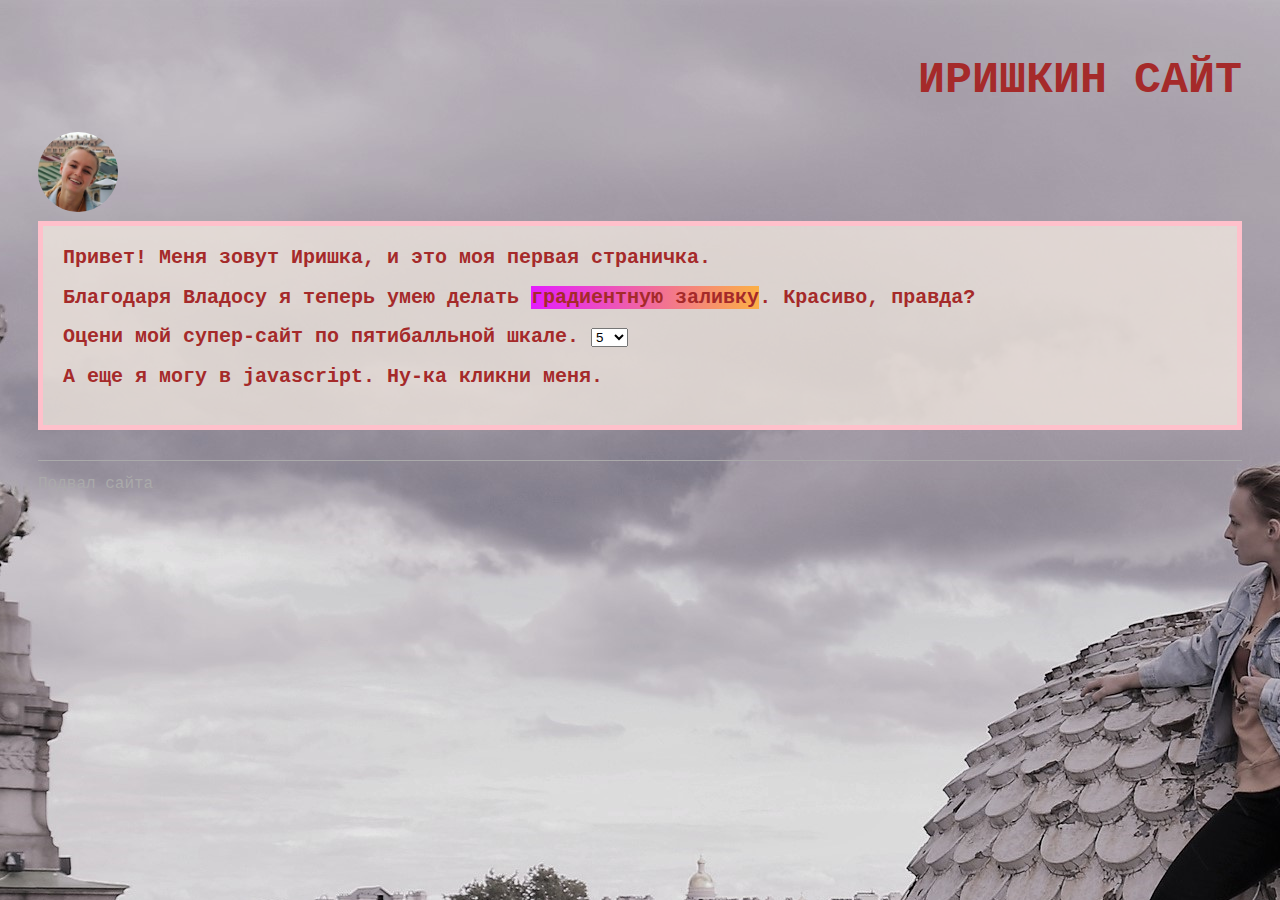
==== index.html @ 07c2bc65 "Update index.html" ====
<!DOCTYPE html>
<html lang="ru">
  <head>
    <meta charset="utf-8">
    <title>Иришкин сайт</title>
    <link rel="stylesheet" href="style.css">
  </head>
  <body>
      <header>
      <h1 class="page-title">Иришкин сайт</h1>
    </header>
    <main>
      <div class="avatar-container">
        <img class="avatar" src="img/irishka.jpg" width="80" height="80" alt="Аватарка">
      </div>
      <section class="blog-navigation">
        <h2>Привет! Меня зовут Иришка, и это моя первая страничка. </h2>
        <h2>Благодаря Владосу я теперь умею делать <span class="gradient">градиентную заливку</span>. Красиво, правда?</h2>
        <h2>Оцени мой супер-сайт по пятибалльной шкале.
          <select id="selectvalue">
            <option>5</option>
            <option>10</option>
            <option>15</option>
            <option>20</option>
            <option>25</option>
          </select></h2>
        <h2 id="my-element">А еще я могу в javascript. Ну-ка кликни меня.</h2>
          <script>
           var element = document.getElementById("my-element");
            element.addEventListener("click", function() {
            alert("Ты такой ведомый!");
          });
          </script>
      </section>
    </main>
    <footer>
      Подвал сайта
    </footer>
  </body>
</html>
---- style.css ----
body {
  padding: 0 30px;
  font-size: 16px;
  line-height: 26px;
  font-family: "Courier", monospace;
  color: #222222;

  background: #ffffff url("img/ira.jpg") no-repeat top center;
}

h1 {
  font-size: 24px;
  line-height: normal;
  color: brown;
  text-transform: uppercase;
  font-family: : "Courier", monospace;
}

h2 {
  font-size: 20px;
  line-height: normal;
}

pre,
code {
  background-color: #fafaff;
  border: 1px solid #c6c4f4;
  border-radius: 4px;
  color: #3632ad;
  font-family: "Courier New", "Courier", monospace;
}

pre {
  padding: 5px;
}

code {
  padding: 2px 5px;
}

pre code {
  background-color: transparent;
  border-radius: none;
  border: none;
}

blockquote {
  padding-left: 14px;
  border-left: 2px solid #6a2cce;

  color: #6a2cce;
}

cite {
  color: #222222;
}

time {
  color: #6a2cce;
}

a[href] {
  color: brown;
  text-decoration: underline;
}

del {
  color: #ff4400;
}

ins {
  color: rgb(105, 178, 83);
}

del,
ins {
  text-decoration: none;
}

em,
i {
  font-style: normal;
}
s
.avatar-container {
  text-align: right;
  padding-right: 120px;
}

.avatar {
  border-radius: 50%;
}

.blog-navigation {
  margin-bottom: 30px;
  padding: 20px;

  background-color: rgba(250, 240, 230, 0.7);
  border: 5px solid #FFC0CB;

  color: brown;
}

.blog-navigation h2 {
  margin-top: 0;
}

.blog-navigation ul {
  list-style: none;
  padding-left: 0;
}

.blog-navigation li {
  margin-bottom: 5px;
}

.blog-navigation a {
  color: brown;
}

.skills dd {
  margin: 0;
  margin-bottom: 10px;

  background-color: #e8e8e8;
}

.skills-level {
  font-size: 12px;
  text-align: center;
  color: #ffffff;
  background-color: #4470c4;
}

.skills-level-ok {
  background-color: #47bb52;
}

.days {
  list-style: none;
  padding-left: 0;
}

figure {
  margin-left: 0;
  margin-right: 0;
}

figure img {
  vertical-align: middle;
  border: 8px solid rgb(202, 224, 248);
}

figcaption {
  width: 502px;
  padding-bottom: 8px;
  font-size: 12px;
  letter-spacing: 0.02em;
  font-style: italic;
  text-align: center;
  background-color: rgb(202, 224, 248);
}

.pagination {
  text-align: center;
  color: #888888;
}

.pagination a {
  display: inline-block;
  margin-right: 30px;
  margin-bottom: 15px;
}

.danger-text {
  color: #ff4400;
}

.danger-block {
  padding: 5px 10px;
  background-color: #ffd0bf;
}

.no-danger-block {
  padding: 5px 10px;
  background-color: #c6f5f0;
}

footer {
  margin-top: 30px;
  padding-top: 10px;
  color: #aaaaaa;
  border-top: 1px solid #aaaaaa;
}

.page-title {
  padding-top: 30px;
  font-weight: bold;
  font-size: 45px;
  line-height: 42px;
  font-family: "Courier", monospace;
  text-align: right;
  text-transform: uppercase;
}

.partnership {
  margin: 30px 0;
  padding: 30px;
  text-align: center;
  color: #ffffff;
  background-color: #4a87fa;
  background-image: url("img/bg-partnership.svg");
}

.underline {
  text-decoration: underline;
}

.line-through {
  text-decoration: line-through;
}

.overline {
  text-decoration: overline;
}

.italic {
  font-style: italic;
}

.gradient {
 background-image: linear-gradient(to right, #e41dfd 0, #fcb045 100%);
}
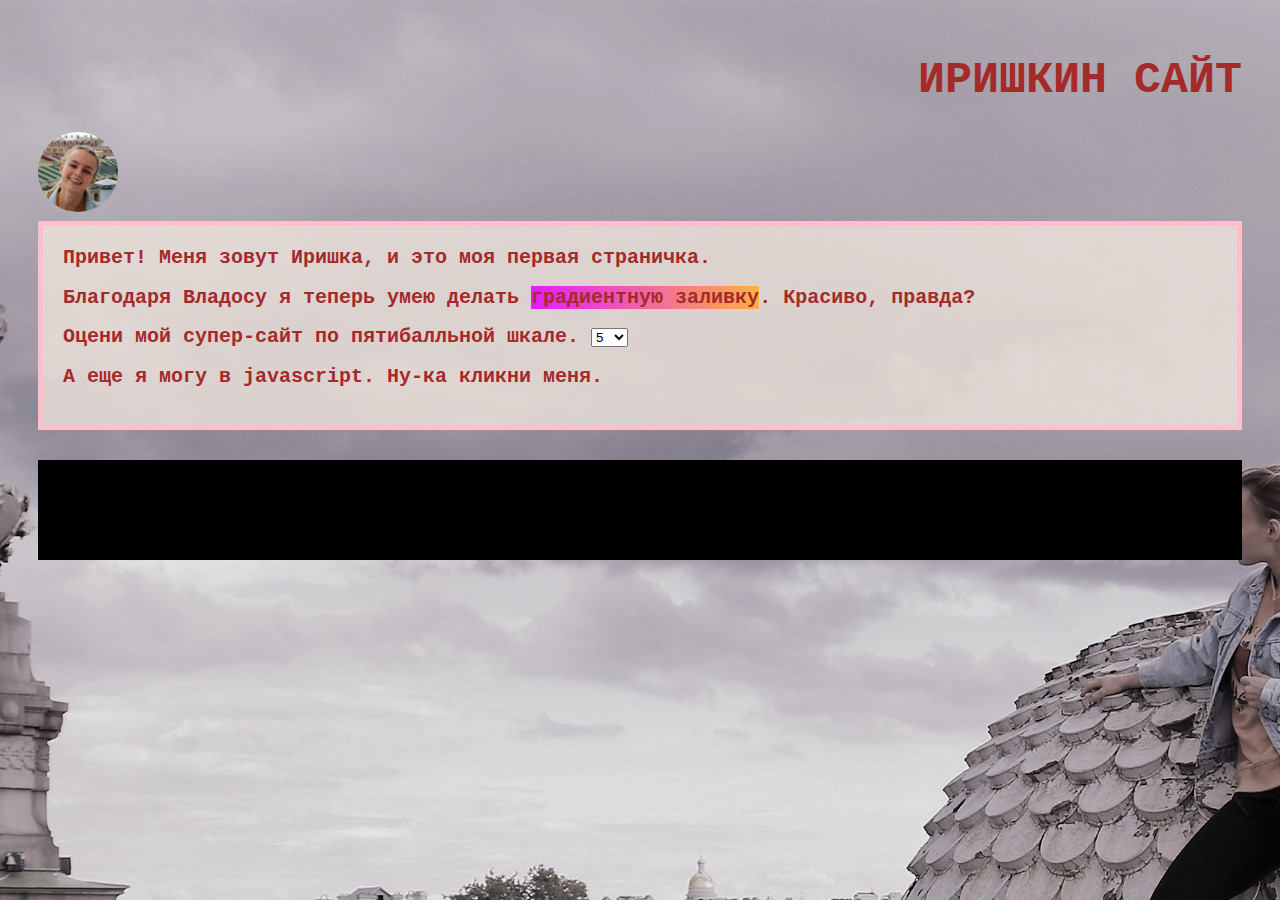
==== commit b41eee6e: "Update index.html" ====
--- a/index.html
+++ b/index.html
@@ -23,7 +23,7 @@
             <option>15</option>
             <option>20</option>
             <option>25</option>
-          </select></h2>
+          </select> </h2>
         <h2 id="my-element">А еще я могу в javascript. Ну-ка кликни меня.</h2>
           <script>
            var element = document.getElementById("my-element");
@@ -33,8 +33,7 @@
           </script>
       </section>
     </main>
-    <footer>
-      Подвал сайта
+    <footer class="footer">
     </footer>
   </body>
 </html>
--- a/style.css
+++ b/style.css
@@ -186,12 +186,12 @@
   background-color: #c6f5f0;
 }
 
-footer {
-  margin-top: 30px;
-  padding-top: 10px;
-  color: #aaaaaa;
-  border-top: 1px solid #aaaaaa;
-}
+  .footer {
+  height:100px;
+  background-color: #000;
+  box-sizing: border-box;
+  padding-top: 30px;
+  }
 
 .page-title {
   padding-top: 30px;
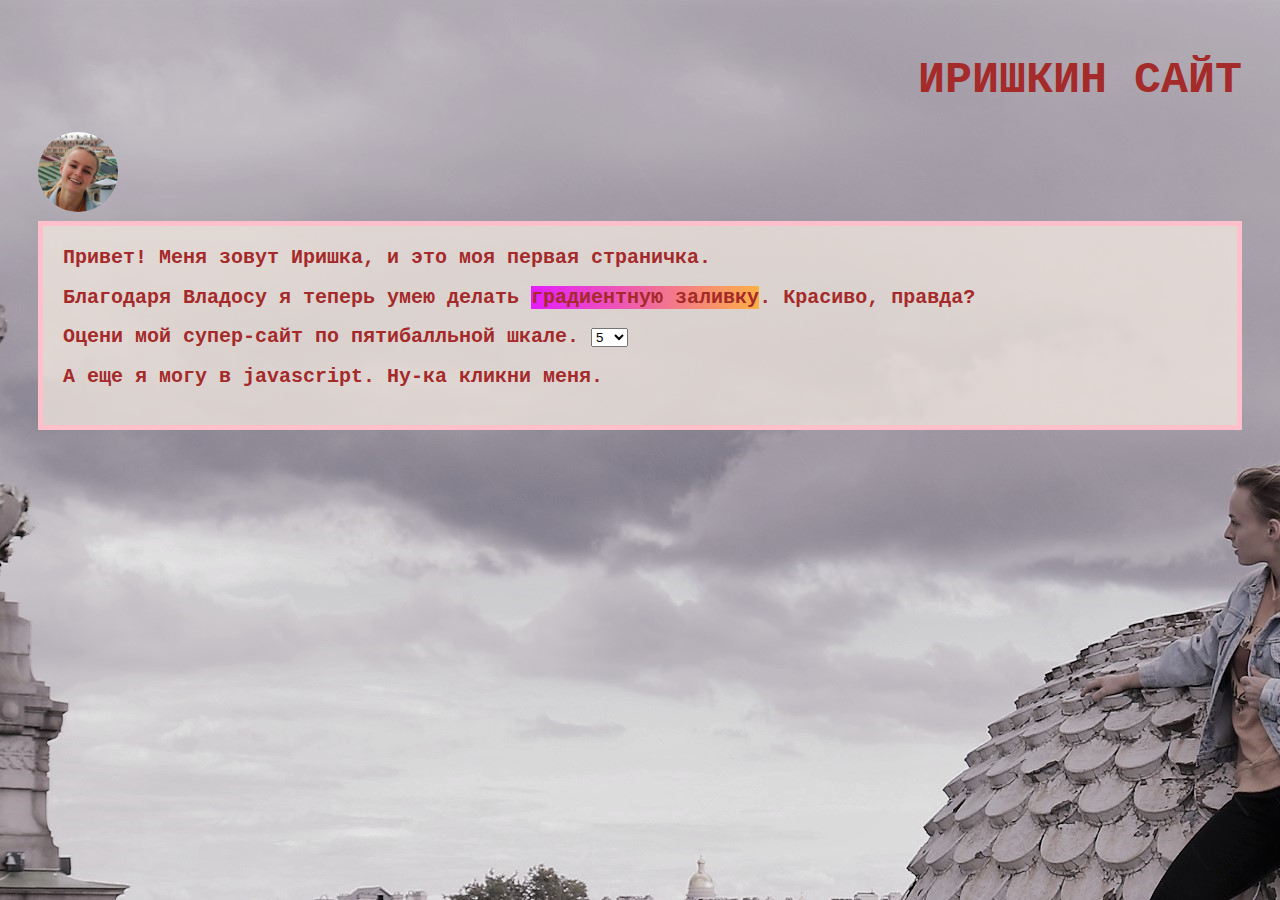
==== commit f6bb9d12: "Update index.html" ====
--- a/index.html
+++ b/index.html
@@ -33,7 +33,7 @@
           </script>
       </section>
     </main>
-    <footer class="footer">
+    <footer>
     </footer>
   </body>
 </html>
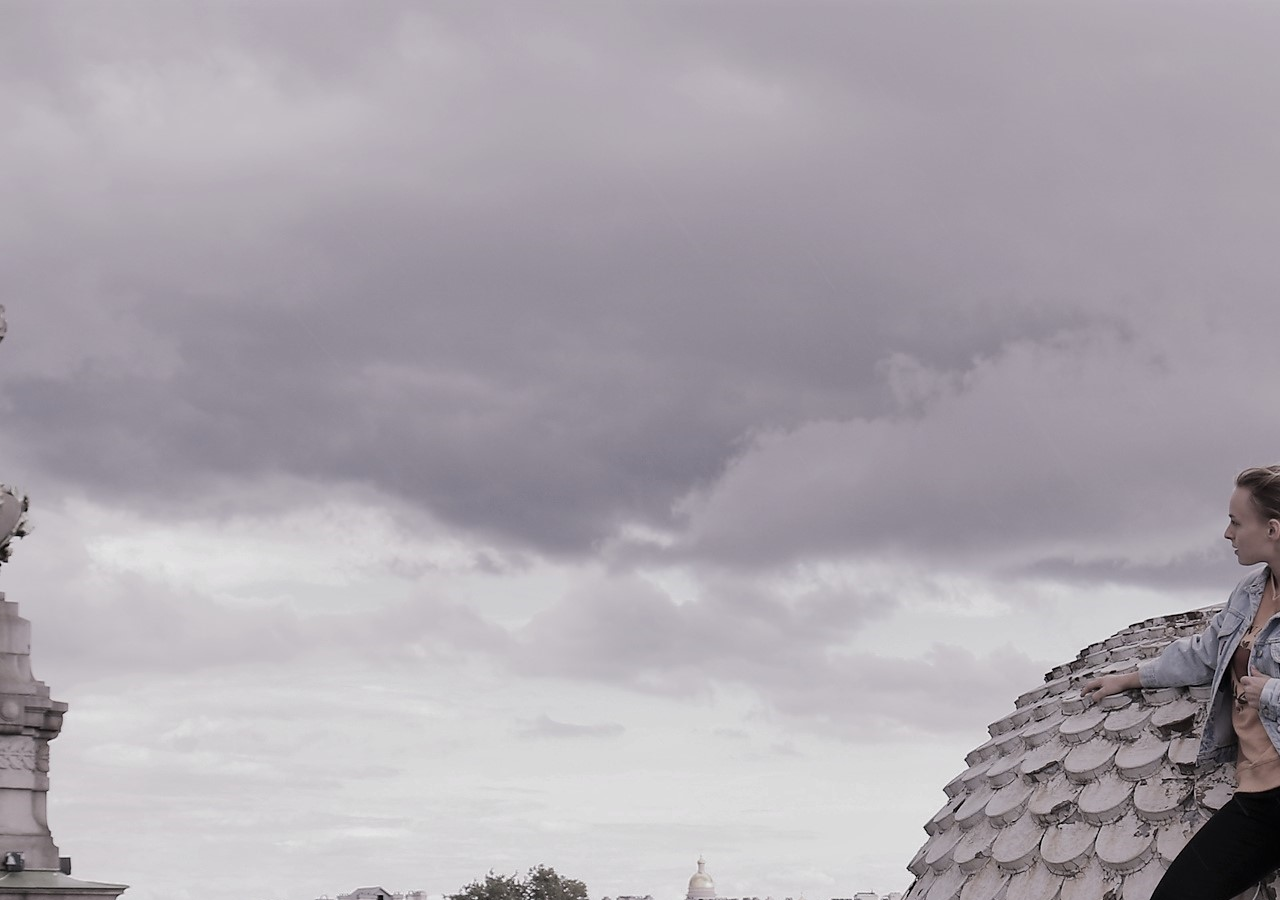
==== commit aa40d58a: "без лишнего" ====
--- a/index.html
+++ b/index.html
@@ -4,6 +4,7 @@
     <meta charset="utf-8">
     <title>Иришкин сайт</title>
     <link rel="stylesheet" href="style.css">
+    <script src="code.js">
   </head>
   <body>
       <header>
@@ -25,12 +26,6 @@
             <option>25</option>
           </select> </h2>
         <h2 id="my-element">А еще я могу в javascript. Ну-ка кликни меня.</h2>
-          <script>
-           var element = document.getElementById("my-element");
-            element.addEventListener("click", function() {
-            alert("Ты такой ведомый!");
-          });
-          </script>
       </section>
     </main>
     <footer>
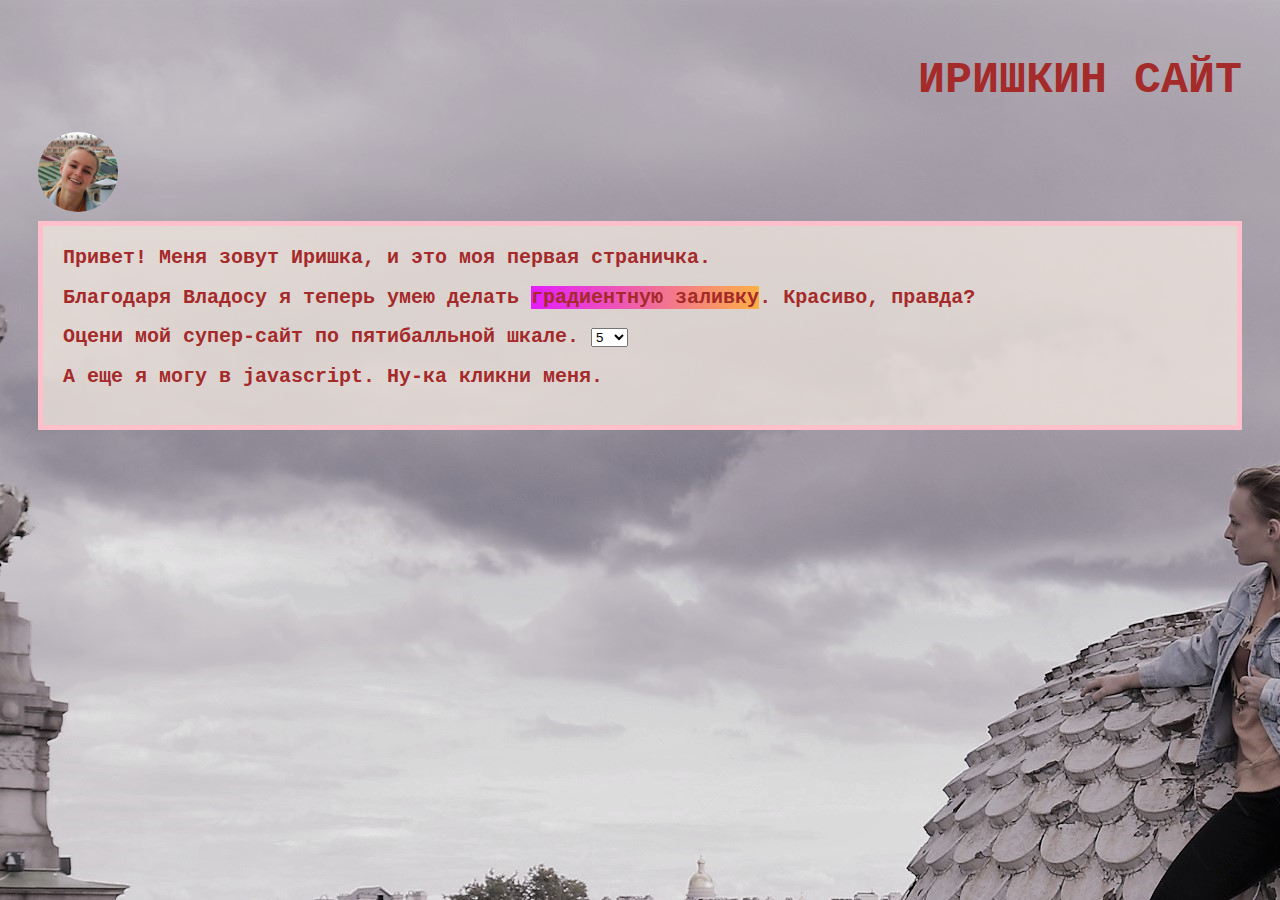
==== commit bba52b97: "text" ====
--- a/index.html
+++ b/index.html
@@ -4,7 +4,7 @@
     <meta charset="utf-8">
     <title>Иришкин сайт</title>
     <link rel="stylesheet" href="style.css">
-    <script src="code.js">
+    <script src="code.js"> </script>
   </head>
   <body>
       <header>
--- a/style.css
+++ b/style.css
@@ -229,5 +229,9 @@
 }
 
 .gradient {
- background-image: linear-gradient(to right, #e41dfd 0, #fcb045 100%);
-}
+  background-image: linear-gradient(to right, #e41dfd 0, #fcb045 100%);
+}
+
+.right-column {
+  float: right;
+}
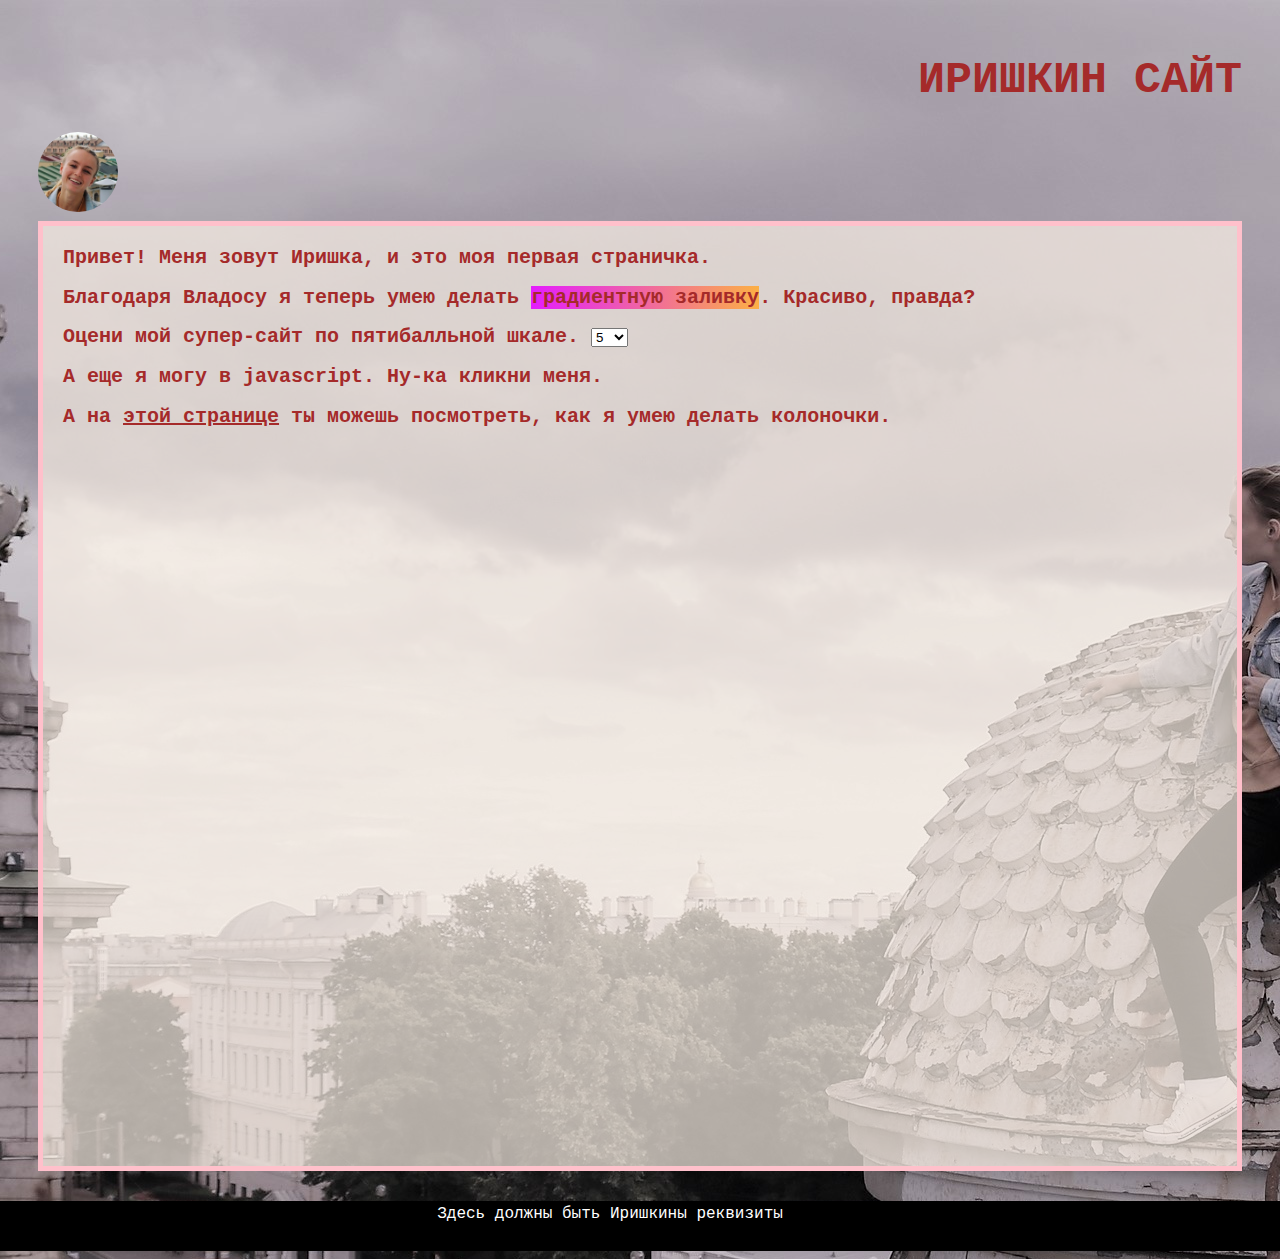
==== commit 10ad43d4: "Добавлена страница с колонками" ====
--- a/index.html
+++ b/index.html
@@ -26,9 +26,10 @@
             <option>25</option>
           </select> </h2>
         <h2 id="my-element">А еще я могу в javascript. Ну-ка кликни меня.</h2>
-      </section>
+        <h2> А на <a href="columns.html">этой странице</a> ты можешь посмотреть, как я умею делать колоночки.</h2>
     </main>
-    <footer>
+    <footer class="column-footer">
+      Здесь должны быть Иришкины реквизиты
     </footer>
   </body>
 </html>
--- a/style.css
+++ b/style.css
@@ -94,7 +94,7 @@
 .blog-navigation {
   margin-bottom: 30px;
   padding: 20px;
-
+  height:100vh;
   background-color: rgba(250, 240, 230, 0.7);
   border: 5px solid #FFC0CB;
 
@@ -186,12 +186,12 @@
   background-color: #c6f5f0;
 }
 
-  .footer {
+  /*.footer {
   height:100px;
   background-color: #000;
   box-sizing: border-box;
   padding-top: 30px;
-  }
+  }/*/
 
 .page-title {
   padding-top: 30px;
@@ -232,6 +232,20 @@
   background-image: linear-gradient(to right, #e41dfd 0, #fcb045 100%);
 }
 
-.right-column {
-  float: right;
-}
+.column {
+  display:inline-block;
+  width: 31%;
+  height:1500px;
+  margin: 0;
+  background-color: rgba(202, 224, 248, 0.5);
+  text-align:center;
+}
+.column-footer {
+background-color: black;
+height:50px;
+color: white;
+text-align: center;
+width: 105vw;
+position: relative;
+margin-left:-100px;
+}
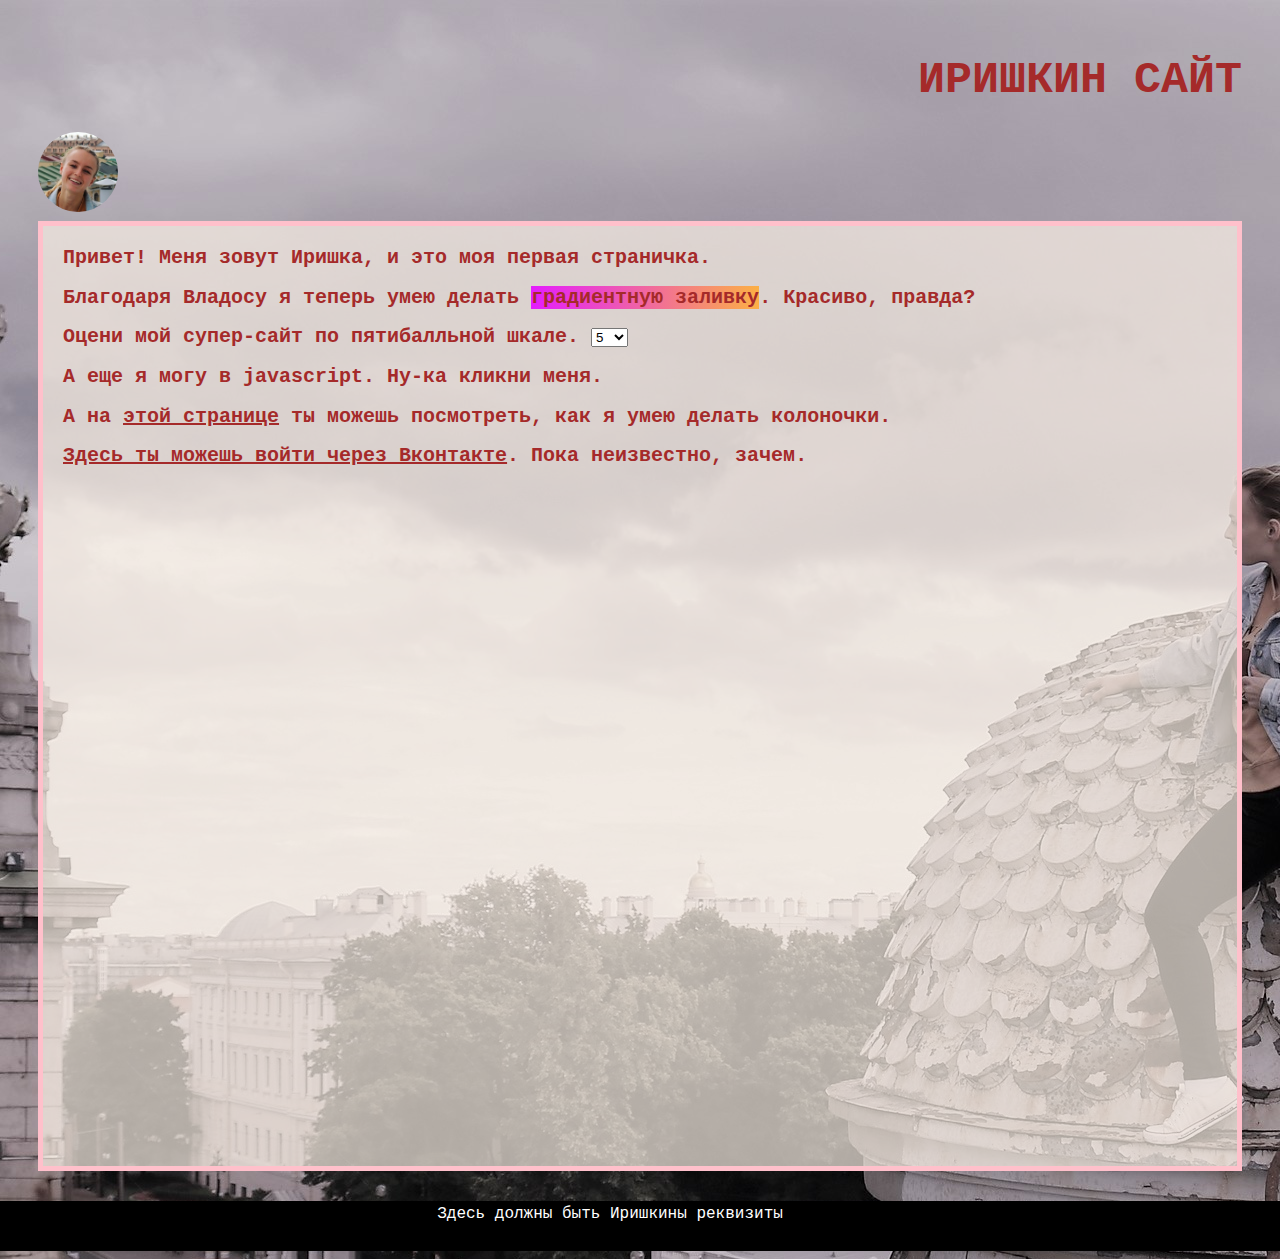
==== commit 94515183: "авторизация через ВК" ====
--- a/index.html
+++ b/index.html
@@ -27,6 +27,7 @@
           </select> </h2>
         <h2 id="my-element">А еще я могу в javascript. Ну-ка кликни меня.</h2>
         <h2> А на <a href="columns.html">этой странице</a> ты можешь посмотреть, как я умею делать колоночки.</h2>
+        <h2> <a href="login.html">Здесь ты можешь войти через Вконтакте</a>. Пока неизвестно, зачем.</h2>
     </main>
     <footer class="column-footer">
       Здесь должны быть Иришкины реквизиты
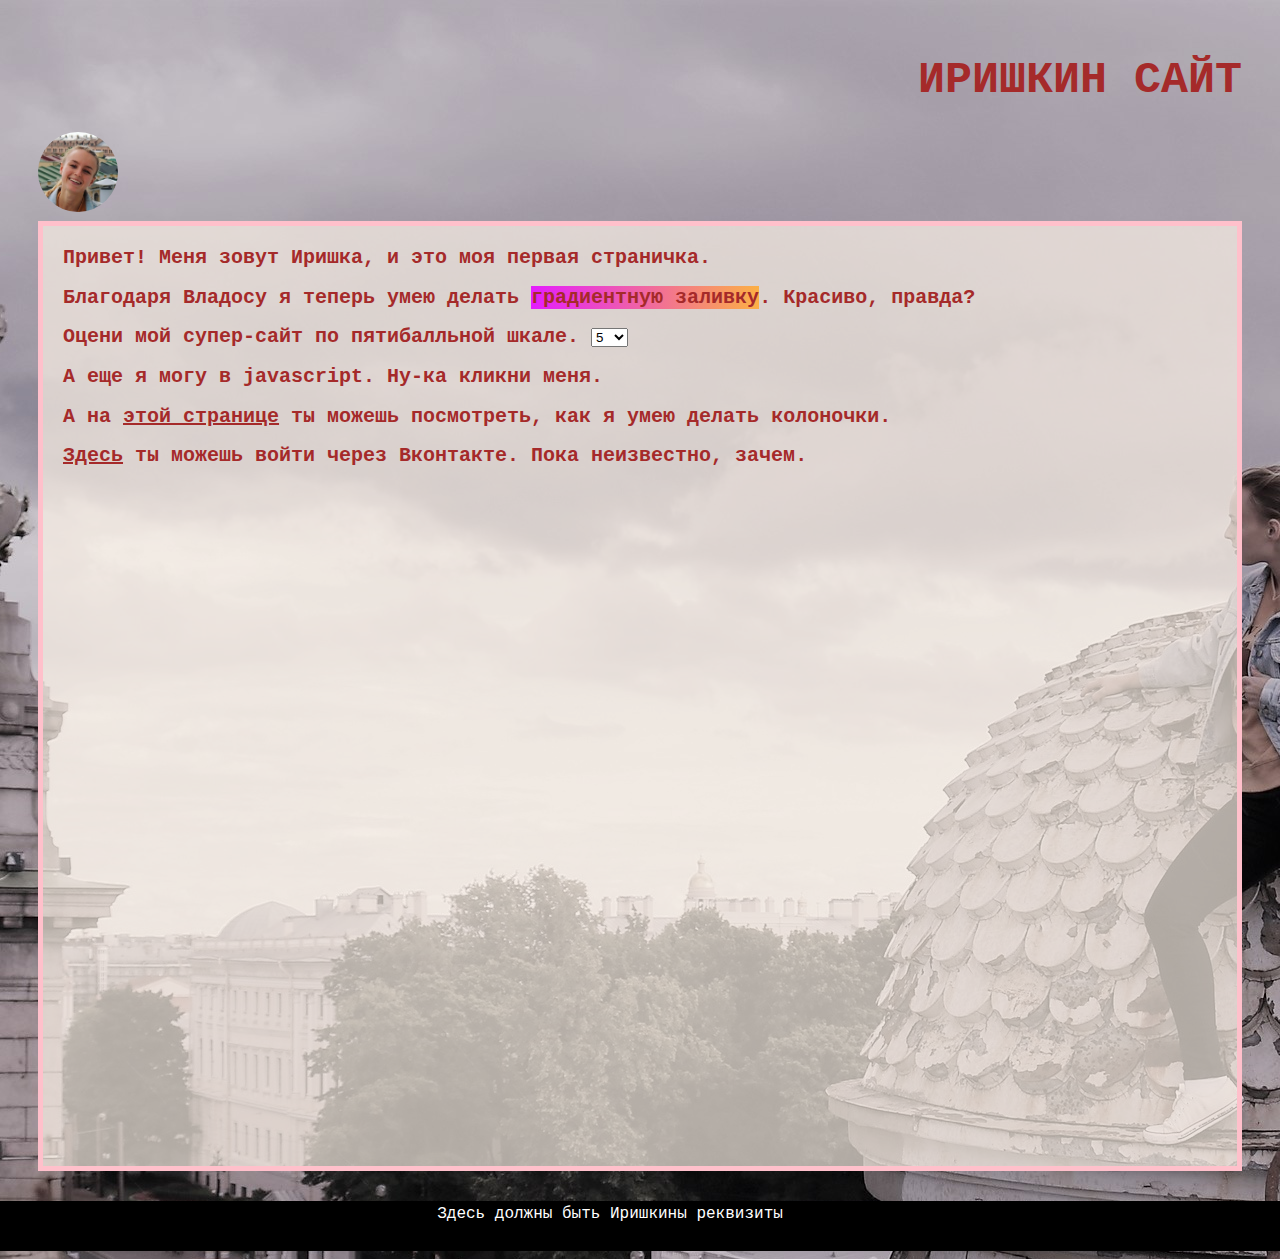
==== commit c8fa8510: "Update index.html" ====
--- a/index.html
+++ b/index.html
@@ -27,7 +27,7 @@
           </select> </h2>
         <h2 id="my-element">А еще я могу в javascript. Ну-ка кликни меня.</h2>
         <h2> А на <a href="columns.html">этой странице</a> ты можешь посмотреть, как я умею делать колоночки.</h2>
-        <h2> <a href="login.html">Здесь ты можешь войти через Вконтакте</a>. Пока неизвестно, зачем.</h2>
+        <h2> <a href="login.html">Здесь</a> ты можешь войти через Вконтакте. Пока неизвестно, зачем.</h2>
     </main>
     <footer class="column-footer">
       Здесь должны быть Иришкины реквизиты
